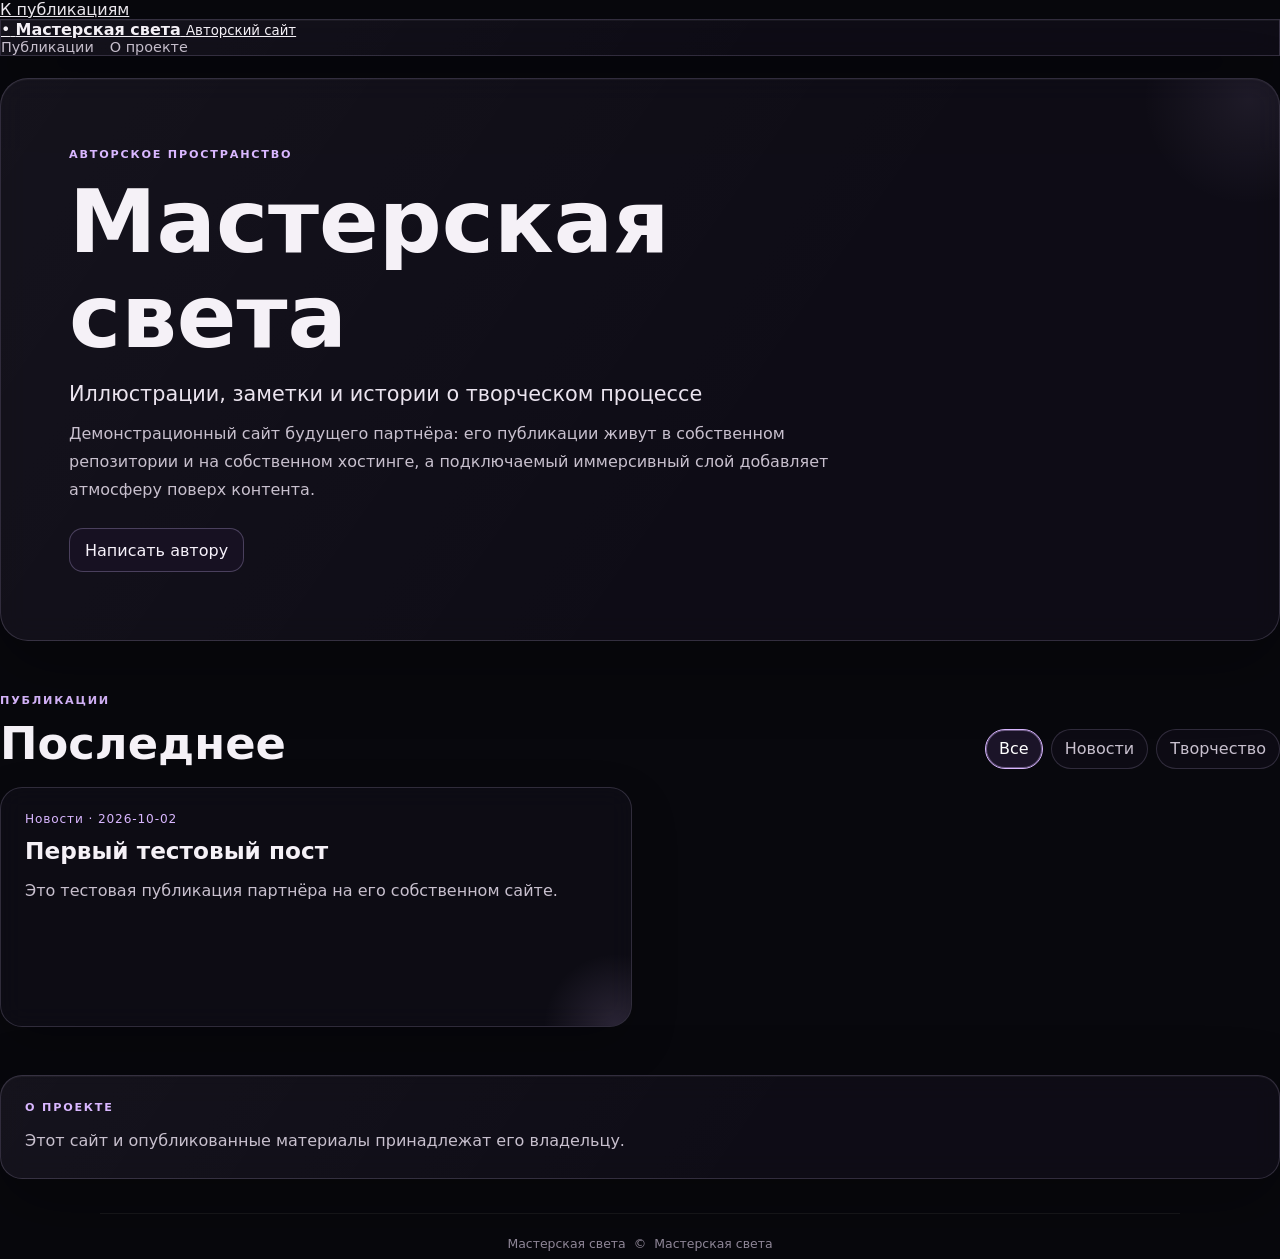
==== index.html @ e3f59eb0 "Make the partner shell brand-neutral and Syolana-ready" ====
<!doctype html>
<html lang="ru">
<head>
  <meta charset="utf-8" />
  <meta name="viewport" content="width=device-width,initial-scale=1,viewport-fit=cover" />
  <meta name="color-scheme" content="dark" />
  <meta name="theme-color" content="#030309" />
  <meta name="description" content="Авторский сайт" />
  <title>Имя проекта</title>
  <link rel="stylesheet" href="./styles.css" />
</head>
<body>
  <a class="skip-link" href="#feed">К публикациям</a>

  <header class="site-header glass">
    <a class="brand" href="#top" aria-label="На главную">
      <span id="brand-mark" class="brand-mark" aria-hidden="true">•</span>
      <span class="brand-copy">
        <strong id="brand-name">Имя проекта</strong>
        <small id="brand-tagline">Авторский сайт</small>
      </span>
    </a>
    <nav class="site-nav" aria-label="Основная навигация">
      <a href="#feed">Публикации</a>
      <a href="#about">О проекте</a>
    </nav>
  </header>

  <main id="top">
    <section class="hero glass">
      <p class="eyebrow">АВТОРСКОЕ ПРОСТРАНСТВО</p>
      <h1 id="partner-name" class="partner-title">Загрузка…</h1>
      <p id="partner-tagline" class="tagline"></p>
      <p id="partner-description" class="description"></p>
      <div id="partner-links" class="actions"></div>
    </section>

    <section id="feed" class="section">
      <div class="section-heading">
        <div>
          <p class="eyebrow">ПУБЛИКАЦИИ</p>
          <h2>Последнее</h2>
        </div>
        <div id="category-filter" class="filters" aria-label="Фильтр публикаций"></div>
      </div>
      <div id="feed-list" class="feed-grid"></div>
    </section>

    <section id="about" class="glass about">
      <p class="eyebrow">О ПРОЕКТЕ</p>
      <p id="about-owner">
        Этот сайт и опубликованные материалы принадлежат его владельцу.
      </p>
    </section>
  </main>

  <footer>
    <span id="footer-owner">Владелец сайта</span>
    <span>©</span>
    <span id="footer-note">Все права защищены.</span>
  </footer>

  <script type="module" src="./app.js"></script>
</body>
</html>
---- styles.css ----
:root{
  --bg:#08080d;
  --surface:18,16,27;
  --text:#f5f1f7;
  --muted:#c8c0ce;
  --accent:#d9b7ff;
  --line:#decfff2b;
  --max:1080px;
  color-scheme:dark;
  font-family:Inter,system-ui,-apple-system,BlinkMacSystemFont,"Segoe UI",sans-serif;
}
*{box-sizing:border-box}
html{scroll-behavior:smooth;background:var(--bg)}
body{
  margin:0;
  min-width:300px;
  min-height:100vh;
  color:var(--text);
  background:var(--bg);
  -webkit-font-smoothing:antialiased;
}
a{color:inherit}
button,input,select,textarea{font:inherit}
button{color:inherit}
.base-background{
  position:fixed;
  inset:0;
  z-index:-10;
  pointer-events:none;
  background:
    radial-gradient(circle at 18% 0%,#65527f2e,transparent 34%),
    radial-gradient(circle at 83% 18%,#37556f20,transparent 30%),
    linear-gradient(180deg,#0b0b12,#07070b 58%,#050508);
}
.partner-site-shell{position:relative;z-index:1}
.partner-site-header,
.partner-content,
footer{width:min(var(--max),calc(100% - 32px));margin-inline:auto}
.partner-site-header{
  margin-top:18px;
  padding:12px 14px;
  display:flex;
  justify-content:space-between;
  align-items:center;
  gap:18px;
  border-radius:18px;
}
.glass{
  border:1px solid var(--line);
  background:
    linear-gradient(125deg,#ffffff07,transparent 62%),
    rgba(var(--surface),.67);
  backdrop-filter:blur(14px);
  -webkit-backdrop-filter:blur(14px);
  box-shadow:0 24px 70px #0005,inset 0 1px 0 #ffffff0b;
}
.partner-brand{
  display:flex;
  align-items:center;
  gap:9px;
  color:#f7f3fb;
  text-decoration:none;
  font-weight:700;
}
.partner-brand-mark{
  width:38px;
  height:38px;
  border-radius:13px;
  display:grid;
  place-items:center;
  border:1px solid #d6c2ff55;
  background:#15101f;
  color:var(--accent);
  font-size:.8rem;
}
nav{display:flex;gap:16px;flex-wrap:wrap}
nav a{
  color:var(--muted);
  text-decoration:none;
  font-size:.9rem;
}
.partner-content{padding-bottom:30px}
main{margin-top:22px}
.hero{
  padding:clamp(30px,6vw,68px);
  border-radius:28px;
  overflow:hidden;
  position:relative;
}
.hero::after{
  content:"";
  position:absolute;
  width:220px;
  height:220px;
  right:-80px;
  top:-90px;
  border-radius:50%;
  background:radial-gradient(circle,#d8bfff14,transparent 68%);
  pointer-events:none;
}
.eyebrow{
  margin:0 0 12px;
  color:var(--accent);
  font-size:.7rem;
  line-height:1.35;
  letter-spacing:.16em;
  font-weight:700;
}
h1,h2,h3{margin:0;font-weight:600;line-height:1.08}
h1{
  max-width:820px;
  font-size:clamp(2.4rem,8vw,5.5rem);
  text-wrap:balance;
}
h2{font-size:clamp(1.8rem,4vw,2.8rem)}
h3{font-size:1.45rem}
.tagline{
  margin:18px 0 0;
  font-size:clamp(1.05rem,2vw,1.3rem);
  color:#ebe4ef;
}
.description{
  max-width:760px;
  margin:14px 0 0;
  color:var(--muted);
  line-height:1.75;
  text-wrap:pretty;
}
.actions{
  display:flex;
  gap:10px;
  flex-wrap:wrap;
  margin-top:24px;
}
.partner-action,
.post-actions a{
  display:inline-flex;
  align-items:center;
  justify-content:center;
  min-height:44px;
  padding:10px 15px;
  border:1px solid #d7c4ff44;
  border-radius:14px;
  background:#171122;
  color:#f7f2fb;
  text-decoration:none;
}
.section{margin-top:52px}
.section-heading{
  display:flex;
  justify-content:space-between;
  align-items:end;
  gap:18px;
  flex-wrap:wrap;
  margin-bottom:18px;
}
.filters{display:flex;gap:8px;flex-wrap:wrap}
.filter{
  min-height:40px;
  padding:8px 13px;
  border:1px solid var(--line);
  border-radius:999px;
  background:#100d18b8;
  color:var(--muted);
  cursor:pointer;
}
.filter[aria-pressed="true"]{
  border-color:var(--accent);
  color:#fff;
  background:#1b1428;
  box-shadow:inset 0 0 0 1px color-mix(in srgb,var(--accent) 42%,transparent);
}
.feed-grid{
  display:grid;
  grid-template-columns:repeat(2,minmax(0,1fr));
  gap:16px;
}
.post{
  position:relative;
  overflow:hidden;
  min-height:240px;
  padding:24px;
  border:1px solid var(--line);
  border-radius:22px;
  background:rgba(var(--surface),.58);
  backdrop-filter:blur(12px);
  -webkit-backdrop-filter:blur(12px);
  box-shadow:0 18px 48px #0003;
}
.post::after{
  content:"";
  position:absolute;
  width:150px;
  height:150px;
  right:-60px;
  bottom:-75px;
  border-radius:50%;
  background:radial-gradient(circle,color-mix(in srgb,var(--accent) 14%,transparent),transparent 68%);
  pointer-events:none;
}
.post .meta{
  margin-bottom:12px;
  color:var(--accent);
  font-size:.76rem;
  letter-spacing:.07em;
}
.post p{
  margin:14px 0 0;
  color:var(--muted);
  line-height:1.72;
  white-space:pre-line;
}
.post-actions{display:flex;gap:8px;flex-wrap:wrap;margin-top:18px}
.about{
  margin-top:48px;
  padding:24px;
  border-radius:22px;
  color:var(--muted);
}
.about h2{margin-bottom:12px;color:var(--text)}
.about p:last-child{margin:0;line-height:1.7}
.empty{color:var(--muted)}
footer{
  display:flex;
  gap:8px;
  justify-content:center;
  flex-wrap:wrap;
  margin-top:34px;
  padding:22px 0 8px;
  border-top:1px solid #ffffff10;
  color:#948b9d;
  font-size:.78rem;
}


@media(max-width:680px){
  .partner-site-header{align-items:flex-start}
  nav{justify-content:flex-end;gap:11px}
  .feed-grid{grid-template-columns:1fr}
  .hero{border-radius:22px;padding:30px 22px 32px}
  .section-heading{align-items:flex-start}
  .post{min-height:0}
}
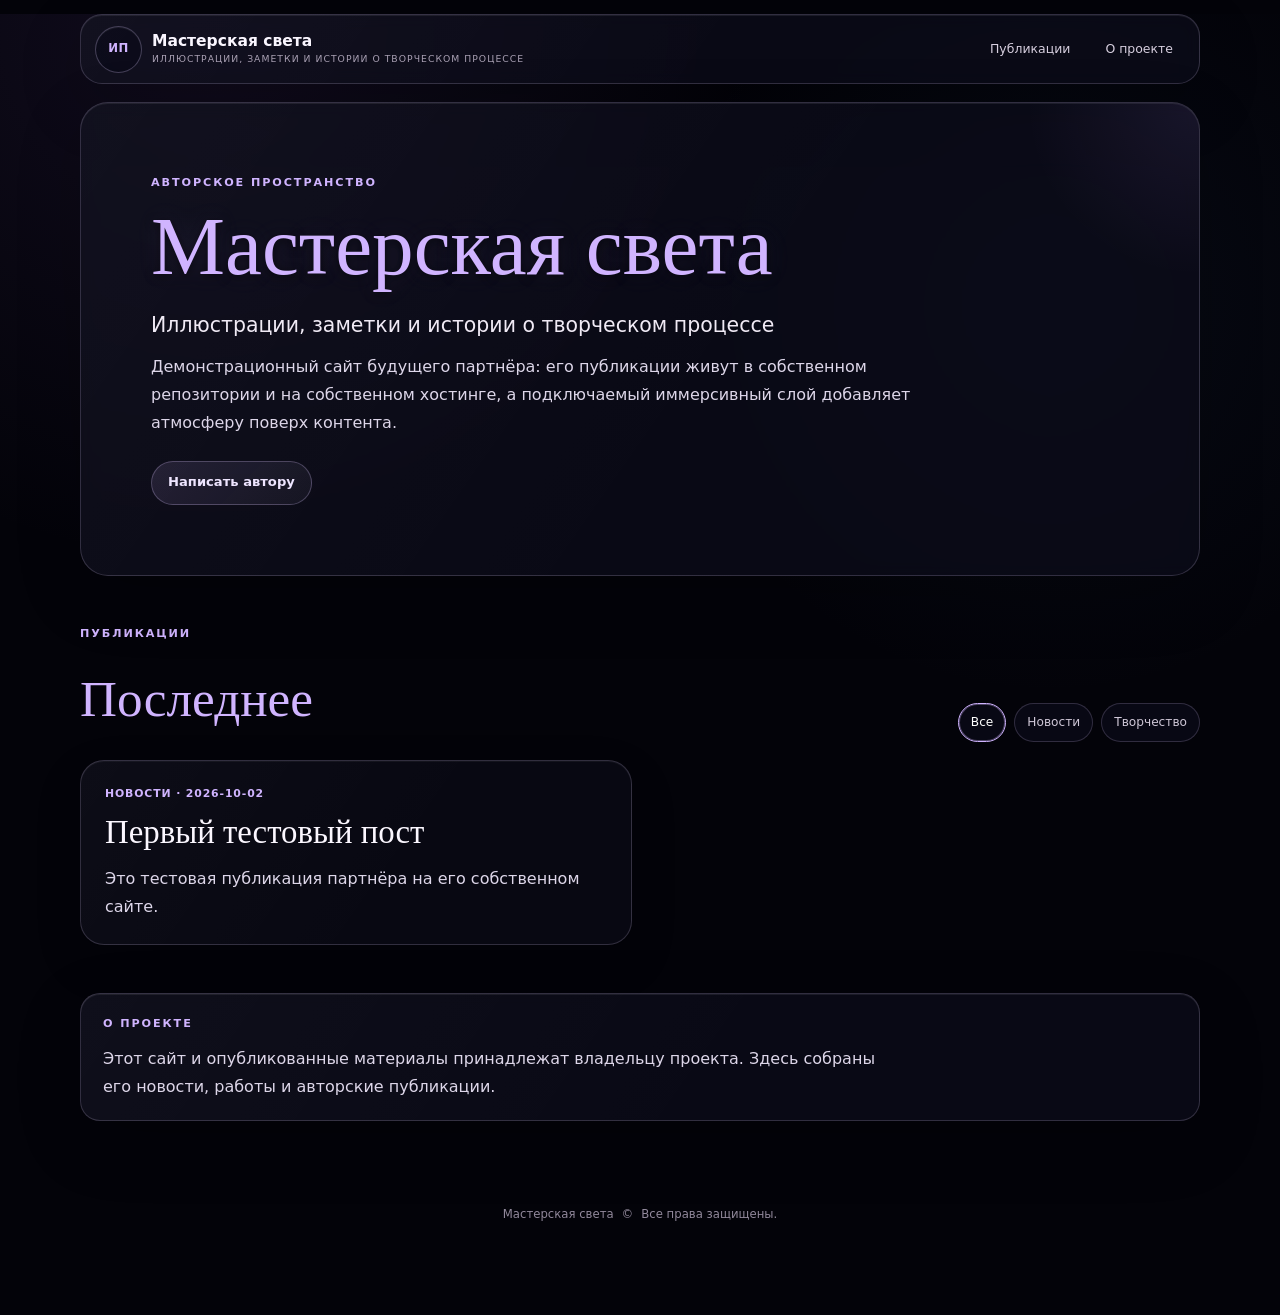
==== commit 0aa98be1: "Load the optional partner platform layer" ====
--- a/index.html
+++ b/index.html
@@ -61,5 +61,6 @@
   </footer>
 
   <script type="module" src="./app.js"></script>
+  <script type="module" src="./platform-loader.js"></script>
 </body>
 </html>
--- a/styles.css
+++ b/styles.css
@@ -1,243 +1,411 @@
 :root{
-  --bg:#08080d;
-  --surface:18,16,27;
-  --text:#f5f1f7;
-  --muted:#c8c0ce;
-  --accent:#d9b7ff;
-  --line:#decfff2b;
-  --max:1080px;
+  --bg:#030309;
+  --surface:12,12,25;
+  --text:#f8f6ff;
+  --muted:#ddd6e9;
+  --accent:#d0b4ff;
+  --line:#e0d3ff2f;
+  --max:1120px;
+  --ease:cubic-bezier(.22,1,.36,1);
+  --body:system-ui,-apple-system,"Segoe UI",sans-serif;
+  --heading:Georgia,"Times New Roman",serif;
   color-scheme:dark;
-  font-family:Inter,system-ui,-apple-system,BlinkMacSystemFont,"Segoe UI",sans-serif;
-}
+}
+
 *{box-sizing:border-box}
-html{scroll-behavior:smooth;background:var(--bg)}
+
+html{
+  scroll-behavior:smooth;
+  background:var(--bg);
+}
+
 body{
   margin:0;
   min-width:300px;
   min-height:100vh;
   color:var(--text);
-  background:var(--bg);
+  background:
+    radial-gradient(circle at 16% 0%,#6e4aa522,transparent 34%),
+    radial-gradient(circle at 82% 24%,#36598b18,transparent 28%),
+    var(--bg);
+  font-family:var(--body);
+  font-size:16px;
+  line-height:1.7;
   -webkit-font-smoothing:antialiased;
 }
-a{color:inherit}
+
+a{color:inherit;text-decoration:none}
 button,input,select,textarea{font:inherit}
-button{color:inherit}
-.base-background{
+button{cursor:pointer}
+
+a:focus-visible,
+button:focus-visible{
+  outline:2px solid var(--accent);
+  outline-offset:4px;
+}
+
+.skip-link{
   position:fixed;
-  inset:0;
-  z-index:-10;
-  pointer-events:none;
-  background:
-    radial-gradient(circle at 18% 0%,#65527f2e,transparent 34%),
-    radial-gradient(circle at 83% 18%,#37556f20,transparent 30%),
-    linear-gradient(180deg,#0b0b12,#07070b 58%,#050508);
-}
-.partner-site-shell{position:relative;z-index:1}
-.partner-site-header,
-.partner-content,
-footer{width:min(var(--max),calc(100% - 32px));margin-inline:auto}
-.partner-site-header{
-  margin-top:18px;
-  padding:12px 14px;
-  display:flex;
-  justify-content:space-between;
-  align-items:center;
-  gap:18px;
-  border-radius:18px;
-}
+  left:18px;
+  top:-80px;
+  z-index:1000;
+  padding:10px 14px;
+  border-radius:12px;
+  background:#171122;
+}
+.skip-link:focus{top:14px}
+
 .glass{
   border:1px solid var(--line);
   background:
-    linear-gradient(125deg,#ffffff07,transparent 62%),
-    rgba(var(--surface),.67);
-  backdrop-filter:blur(14px);
-  -webkit-backdrop-filter:blur(14px);
-  box-shadow:0 24px 70px #0005,inset 0 1px 0 #ffffff0b;
-}
-.partner-brand{
+    linear-gradient(125deg,#ffffff06,transparent 60%),
+    rgba(var(--surface),.76);
+  backdrop-filter:blur(8px) saturate(120%);
+  -webkit-backdrop-filter:blur(8px) saturate(120%);
+  box-shadow:0 20px 65px #00000030,inset 0 1px 0 #ffffff13;
+}
+
+.site-header,
+main,
+footer{
+  position:relative;
+  z-index:2;
+}
+
+.site-header{
+  width:min(var(--max),calc(100% - 28px));
+  min-height:70px;
+  margin:14px auto 0;
+  padding:10px 12px 10px 14px;
   display:flex;
   align-items:center;
-  gap:9px;
-  color:#f7f3fb;
-  text-decoration:none;
-  font-weight:700;
-}
-.partner-brand-mark{
-  width:38px;
-  height:38px;
-  border-radius:13px;
+  gap:18px;
+  border-radius:22px;
+}
+
+.brand{
+  display:flex;
+  align-items:center;
+  gap:10px;
+  min-width:0;
+}
+
+.brand-mark{
+  width:47px;
+  height:47px;
+  flex:0 0 47px;
   display:grid;
   place-items:center;
-  border:1px solid #d6c2ff55;
-  background:#15101f;
+  border:1px solid #ddcaff45;
+  border-radius:50%;
+  background:rgba(var(--surface),.72);
   color:var(--accent);
-  font-size:.8rem;
-}
-nav{display:flex;gap:16px;flex-wrap:wrap}
-nav a{
-  color:var(--muted);
-  text-decoration:none;
-  font-size:.9rem;
-}
-.partner-content{padding-bottom:30px}
-main{margin-top:22px}
+  font-size:.73rem;
+  font-weight:700;
+  letter-spacing:.04em;
+  box-shadow:inset 0 1px 0 #ffffff10;
+}
+
+.brand-copy{
+  min-width:0;
+  display:grid;
+  line-height:1.12;
+}
+
+.brand-copy strong{
+  overflow:hidden;
+  color:#faf6ff;
+  font-size:.97rem;
+  font-weight:650;
+  white-space:nowrap;
+  text-overflow:ellipsis;
+}
+
+.brand-copy small{
+  margin-top:4px;
+  overflow:hidden;
+  color:#aaa1b4;
+  font-size:.58rem;
+  letter-spacing:.11em;
+  text-transform:uppercase;
+  white-space:nowrap;
+  text-overflow:ellipsis;
+}
+
+.site-nav{
+  display:flex;
+  align-items:center;
+  gap:7px;
+  margin-left:auto;
+}
+
+.site-nav a{
+  min-height:42px;
+  display:inline-flex;
+  align-items:center;
+  padding:8px 13px;
+  border:1px solid transparent;
+  border-radius:999px;
+  color:#d7cfdf;
+  font-size:.78rem;
+  transition:background .25s,border-color .25s,color .25s;
+}
+
+.site-nav a:hover{
+  border-color:#d9c8ff2d;
+  background:#ffffff06;
+  color:#fff;
+}
+
+main{
+  width:min(var(--max),calc(100% - 28px));
+  margin:18px auto 84px;
+}
+
 .hero{
-  padding:clamp(30px,6vw,68px);
+  padding:clamp(30px,6vw,70px);
   border-radius:28px;
+  text-align:left;
   overflow:hidden;
   position:relative;
 }
+
 .hero::after{
   content:"";
   position:absolute;
-  width:220px;
-  height:220px;
-  right:-80px;
-  top:-90px;
+  width:360px;
+  height:360px;
+  right:-180px;
+  top:-180px;
   border-radius:50%;
-  background:radial-gradient(circle,#d8bfff14,transparent 68%);
+  background:radial-gradient(circle,#b68aff16,transparent 68%);
   pointer-events:none;
 }
+
 .eyebrow{
   margin:0 0 12px;
   color:var(--accent);
   font-size:.7rem;
-  line-height:1.35;
-  letter-spacing:.16em;
-  font-weight:700;
-}
-h1,h2,h3{margin:0;font-weight:600;line-height:1.08}
-h1{
+  font-weight:650;
+  letter-spacing:.17em;
+}
+
+.partner-title{
   max-width:820px;
-  font-size:clamp(2.4rem,8vw,5.5rem);
+  margin:0;
+  color:var(--accent);
+  font-family:var(--heading);
+  font-size:clamp(2.8rem,7vw,5.2rem);
+  font-weight:400;
+  line-height:1.03;
   text-wrap:balance;
-}
-h2{font-size:clamp(1.8rem,4vw,2.8rem)}
-h3{font-size:1.45rem}
+  text-shadow:0 2px 9px #0008,0 0 26px #c0a2ff1c;
+}
+
 .tagline{
   margin:18px 0 0;
-  font-size:clamp(1.05rem,2vw,1.3rem);
-  color:#ebe4ef;
-}
+  max-width:760px;
+  color:#f0eaf5;
+  font-size:clamp(1.02rem,2vw,1.28rem);
+}
+
 .description{
   max-width:760px;
-  margin:14px 0 0;
+  margin:10px 0 0;
   color:var(--muted);
   line-height:1.75;
-  text-wrap:pretty;
-}
+}
+
 .actions{
   display:flex;
+  flex-wrap:wrap;
   gap:10px;
-  flex-wrap:wrap;
   margin-top:24px;
 }
-.partner-action,
+
+.action,
 .post-actions a{
+  min-height:44px;
   display:inline-flex;
   align-items:center;
   justify-content:center;
-  min-height:44px;
-  padding:10px 15px;
-  border:1px solid #d7c4ff44;
-  border-radius:14px;
-  background:#171122;
-  color:#f7f2fb;
-  text-decoration:none;
-}
-.section{margin-top:52px}
+  padding:9px 16px;
+  border:1px solid #decaff42;
+  border-radius:999px;
+  background:linear-gradient(135deg,#be9df71c,#acbef309),#ffffff04;
+  color:#eee5ff;
+  font-size:.82rem;
+  font-weight:600;
+}
+
+.action.primary{
+  border-color:var(--accent);
+  background:linear-gradient(120deg,#a983d43d,#6c82b72e),#201a30;
+}
+
+.section{
+  margin-top:48px;
+}
+
 .section-heading{
+  margin-bottom:18px;
   display:flex;
   justify-content:space-between;
   align-items:end;
   gap:18px;
   flex-wrap:wrap;
-  margin-bottom:18px;
-}
-.filters{display:flex;gap:8px;flex-wrap:wrap}
+}
+
+.section-heading h2{
+  margin:0;
+  color:var(--accent);
+  font-family:var(--heading);
+  font-size:clamp(2rem,4vw,3.2rem);
+  font-weight:400;
+}
+
+.filters{
+  display:flex;
+  gap:8px;
+  flex-wrap:wrap;
+}
+
 .filter{
-  min-height:40px;
-  padding:8px 13px;
-  border:1px solid var(--line);
+  min-height:38px;
+  padding:8px 12px;
+  border:1px solid #decaff2f;
   border-radius:999px;
-  background:#100d18b8;
-  color:var(--muted);
-  cursor:pointer;
-}
+  background:rgba(var(--surface),.74);
+  color:#cfc7d7;
+  font-size:.76rem;
+}
+
 .filter[aria-pressed="true"]{
   border-color:var(--accent);
   color:#fff;
-  background:#1b1428;
-  box-shadow:inset 0 0 0 1px color-mix(in srgb,var(--accent) 42%,transparent);
-}
+  box-shadow:inset 0 0 0 1px color-mix(in srgb,var(--accent) 35%,transparent);
+}
+
 .feed-grid{
   display:grid;
   grid-template-columns:repeat(2,minmax(0,1fr));
   gap:16px;
 }
+
 .post{
-  position:relative;
-  overflow:hidden;
-  min-height:240px;
+  min-width:0;
   padding:24px;
   border:1px solid var(--line);
-  border-radius:22px;
-  background:rgba(var(--surface),.58);
-  backdrop-filter:blur(12px);
-  -webkit-backdrop-filter:blur(12px);
-  box-shadow:0 18px 48px #0003;
-}
-.post::after{
-  content:"";
-  position:absolute;
-  width:150px;
-  height:150px;
-  right:-60px;
-  bottom:-75px;
-  border-radius:50%;
-  background:radial-gradient(circle,color-mix(in srgb,var(--accent) 14%,transparent),transparent 68%);
-  pointer-events:none;
-}
+  border-radius:24px;
+  background:
+    linear-gradient(125deg,#ffffff05,transparent 62%),
+    rgba(var(--surface),.68);
+  backdrop-filter:blur(8px);
+  -webkit-backdrop-filter:blur(8px);
+  box-shadow:0 18px 48px #00000024,inset 0 1px 0 #ffffff0b;
+}
+
 .post .meta{
-  margin-bottom:12px;
+  margin-bottom:10px;
   color:var(--accent);
-  font-size:.76rem;
-  letter-spacing:.07em;
-}
+  font-size:.68rem;
+  font-weight:650;
+  letter-spacing:.08em;
+  text-transform:uppercase;
+}
+
+.post h3{
+  margin:0;
+  color:#fbf7ff;
+  font-family:var(--heading);
+  font-size:clamp(1.5rem,3vw,2.05rem);
+  font-weight:400;
+  line-height:1.2;
+}
+
 .post p{
-  margin:14px 0 0;
+  margin:13px 0 0;
   color:var(--muted);
   line-height:1.72;
   white-space:pre-line;
 }
-.post-actions{display:flex;gap:8px;flex-wrap:wrap;margin-top:18px}
+
+.post-actions{
+  display:flex;
+  gap:9px;
+  flex-wrap:wrap;
+  margin-top:18px;
+}
+
 .about{
   margin-top:48px;
-  padding:24px;
-  border-radius:22px;
+  padding:20px 22px;
+  border-radius:20px;
   color:var(--muted);
 }
-.about h2{margin-bottom:12px;color:var(--text)}
-.about p:last-child{margin:0;line-height:1.7}
+
+.about p:last-child{
+  margin:0;
+  max-width:780px;
+}
+
 .empty{color:var(--muted)}
+
 footer{
-  display:flex;
+  width:min(var(--max),calc(100% - 28px));
+  margin:0 auto 90px;
+  display:flex;
+  justify-content:center;
   gap:8px;
-  justify-content:center;
   flex-wrap:wrap;
-  margin-top:34px;
-  padding:22px 0 8px;
-  border-top:1px solid #ffffff10;
-  color:#948b9d;
-  font-size:.78rem;
-}
-
-
-@media(max-width:680px){
-  .partner-site-header{align-items:flex-start}
-  nav{justify-content:flex-end;gap:11px}
-  .feed-grid{grid-template-columns:1fr}
-  .hero{border-radius:22px;padding:30px 22px 32px}
-  .section-heading{align-items:flex-start}
-  .post{min-height:0}
-}
+  color:#91889b;
+  font-size:.73rem;
+}
+
+@media(max-width:760px){
+  .site-header{
+    min-height:64px;
+    gap:10px;
+  }
+
+  .brand-mark{
+    width:42px;
+    height:42px;
+    flex-basis:42px;
+  }
+
+  .brand-copy small{display:none}
+
+  .site-nav{
+    display:none;
+  }
+
+  .hero{
+    padding:30px 22px;
+    border-radius:22px;
+  }
+
+  .partner-title{
+    font-size:clamp(2.55rem,11vw,4rem);
+  }
+
+  .feed-grid{
+    grid-template-columns:1fr;
+  }
+
+  .section-heading{
+    align-items:flex-start;
+  }
+
+  .filters{
+    width:100%;
+    overflow-x:auto;
+    flex-wrap:nowrap;
+    padding-bottom:4px;
+    scrollbar-width:none;
+  }
+
+  .filters::-webkit-scrollbar{display:none}
+
+  .filter{flex:0 0 auto}
+}
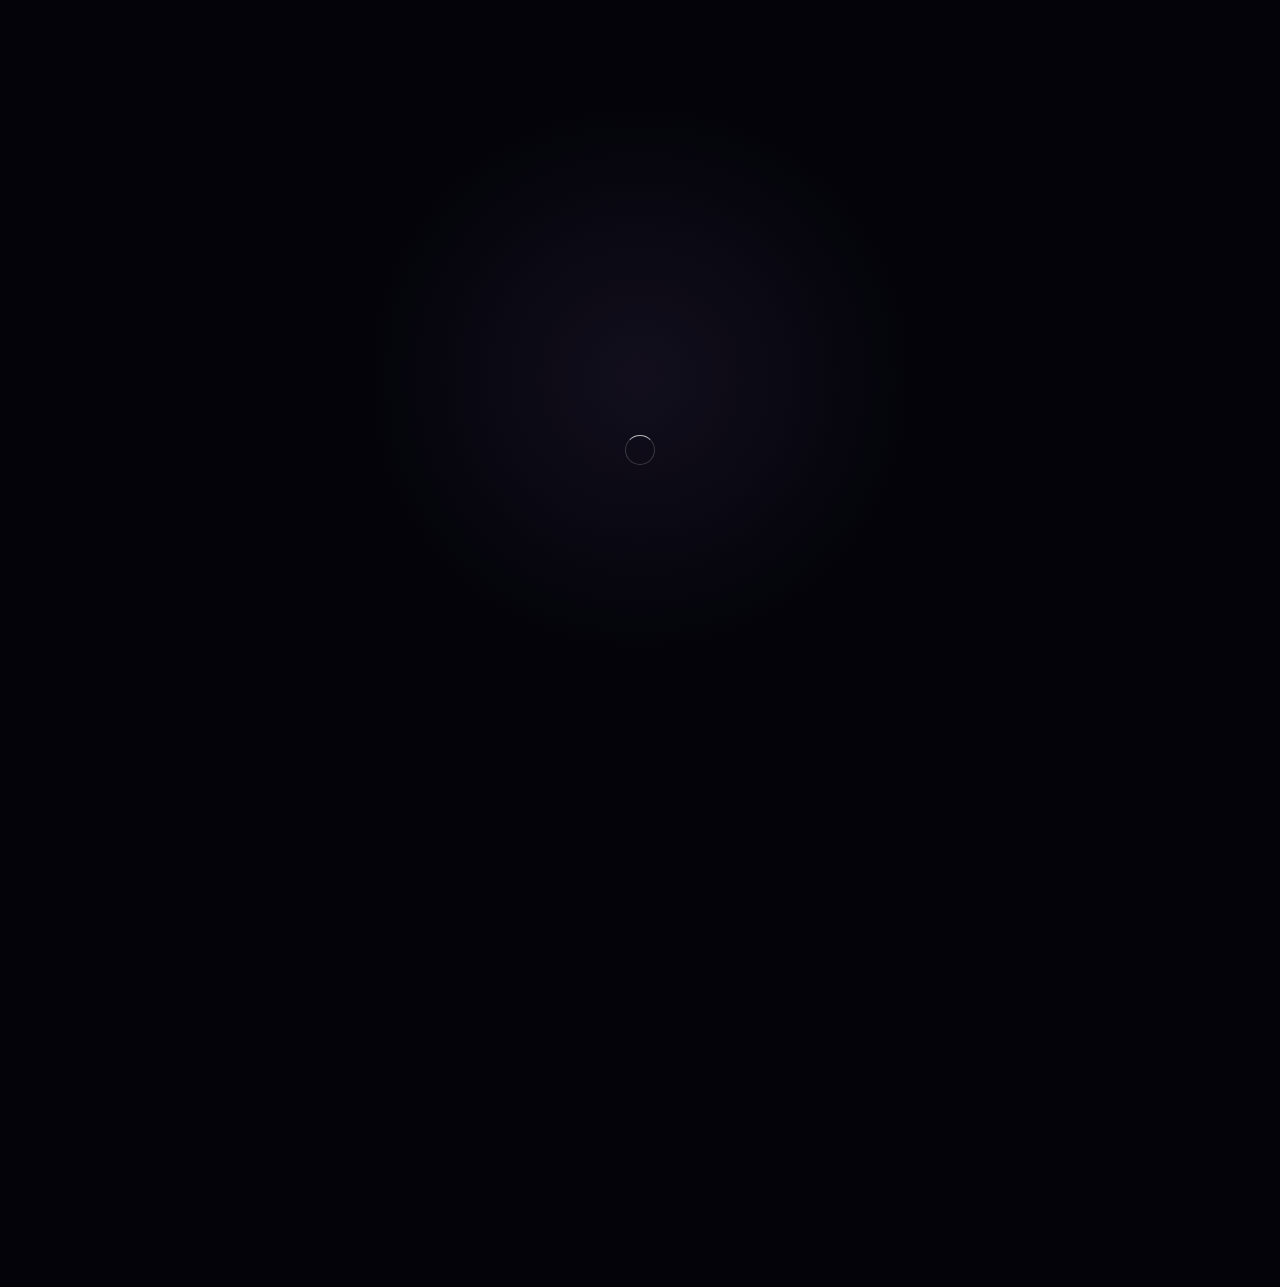
==== commit 8573e8e1: "Hide unfinished partner layout during boot" ====
--- a/index.html
+++ b/index.html
@@ -1,5 +1,5 @@
 <!doctype html>
-<html lang="ru">
+<html lang="ru" class="partner-booting">
 <head>
   <meta charset="utf-8" />
   <meta name="viewport" content="width=device-width,initial-scale=1,viewport-fit=cover" />
@@ -8,8 +8,51 @@
   <meta name="description" content="Авторский сайт" />
   <title>Имя проекта</title>
   <link rel="stylesheet" href="./styles.css" />
+  <style id="partner-boot-style">
+    html.partner-booting body { overflow: hidden; }
+    html.partner-booting body > :not(#partner-boot) {
+      visibility: hidden !important;
+    }
+    #partner-boot {
+      position: fixed;
+      inset: 0;
+      z-index: 2147483000;
+      display: grid;
+      place-items: center;
+      background:
+        radial-gradient(circle at 50% 42%, rgba(156, 120, 210, .10), transparent 34%),
+        #030309;
+      opacity: 1;
+      transition: opacity .28s ease;
+    }
+    #partner-boot::before {
+      content: "";
+      width: 28px;
+      height: 28px;
+      border: 1px solid rgba(255,255,255,.18);
+      border-top-color: rgba(255,255,255,.72);
+      border-radius: 50%;
+      animation: partnerBootSpin .8s linear infinite;
+    }
+    html:not(.partner-booting) #partner-boot {
+      pointer-events: none;
+      opacity: 0;
+    }
+    @keyframes partnerBootSpin { to { transform: rotate(360deg); } }
+    @media (prefers-reduced-motion: reduce) {
+      #partner-boot::before { animation: none; }
+    }
+  </style>
+  <noscript>
+    <style>
+      html.partner-booting body { overflow: auto; }
+      html.partner-booting body > :not(#partner-boot) { visibility: visible !important; }
+      #partner-boot { display: none !important; }
+    </style>
+  </noscript>
 </head>
 <body>
+  <div id="partner-boot" aria-hidden="true"></div>
   <a class="skip-link" href="#feed">К публикациям</a>
 
   <header class="site-header glass">
--- a/styles.css
+++ b/styles.css
@@ -409,3 +409,27 @@
 
   .filter{flex:0 0 auto}
 }
+
+
+/* Post media stays partner-owned and loads lazily. */
+.post-media {
+  margin: -4px -4px 18px;
+  overflow: hidden;
+  border: 1px solid var(--line);
+  border-radius: 18px;
+  background: rgba(var(--surface), .7);
+}
+
+.post-media img {
+  display: block;
+  width: 100%;
+  aspect-ratio: 16 / 9;
+  object-fit: cover;
+}
+
+.post-media figcaption {
+  padding: 9px 12px 10px;
+  color: var(--muted);
+  font-size: .72rem;
+  line-height: 1.5;
+}
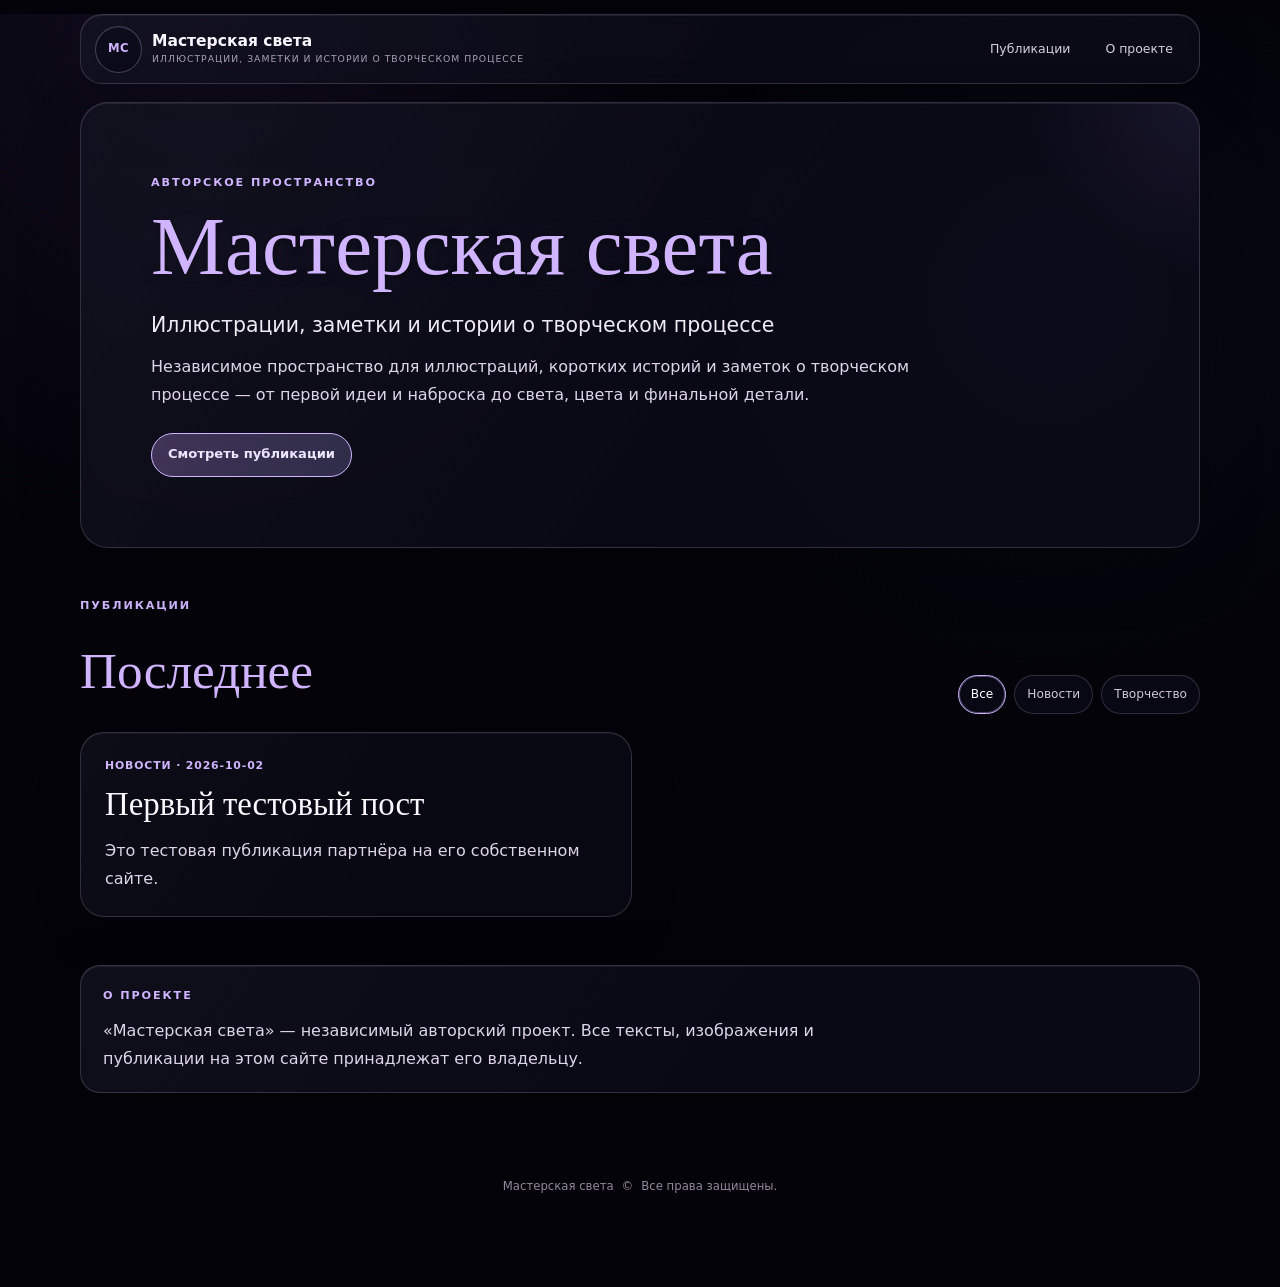
==== commit 54be258d: "Hide the standalone shell until Syolana is ready" ====
--- a/index.html
+++ b/index.html
@@ -7,6 +7,34 @@
   <meta name="theme-color" content="#030309" />
   <meta name="description" content="Авторский сайт" />
   <title>Имя проекта</title>
+  <style id="partner-boot-critical">
+    html.partner-booting body{margin:0;background:#030309;overflow:hidden}
+    html.partner-booting body>*:not(#partner-boot){visibility:hidden}
+    #partner-boot{position:fixed;inset:0;z-index:2147483647;display:grid;place-items:center;background:radial-gradient(circle at 50% 38%,#2a173a 0,transparent 38%),#030309;transition:opacity .28s ease}
+    #partner-boot[hidden]{display:none}
+    .partner-boot-dots{display:flex;gap:9px}
+    .partner-boot-dots i{width:7px;height:7px;border-radius:50%;background:#d5b7ff;opacity:.35;animation:partnerBoot 1.15s ease-in-out infinite}
+    .partner-boot-dots i:nth-child(2){animation-delay:.14s}.partner-boot-dots i:nth-child(3){animation-delay:.28s}
+    @keyframes partnerBoot{50%{opacity:1;transform:translateY(-4px)}}
+    @media(prefers-reduced-motion:reduce){.partner-boot-dots i{animation:none}}
+  </style>
+  <script>
+    document.documentElement.classList.add("partner-booting");
+    window.__partnerBootState={content:false,platform:false};
+    window.__partnerBootDone=function(part){
+      if(window.__partnerBootState) window.__partnerBootState[part]=true;
+      const s=window.__partnerBootState||{};
+      if(!s.content||!s.platform) return;
+      const boot=document.getElementById("partner-boot");
+      if(boot){boot.style.opacity="0";setTimeout(()=>boot.remove(),300)}
+      document.documentElement.classList.remove("partner-booting");
+    };
+    setTimeout(()=>{
+      window.__partnerBootState={content:true,platform:true};
+      window.__partnerBootDone("content");
+      window.__partnerBootDone("platform");
+    },4500);
+  </script>
   <link rel="stylesheet" href="./styles.css" />
   <style id="partner-boot-style">
     html.partner-booting body { overflow: hidden; }
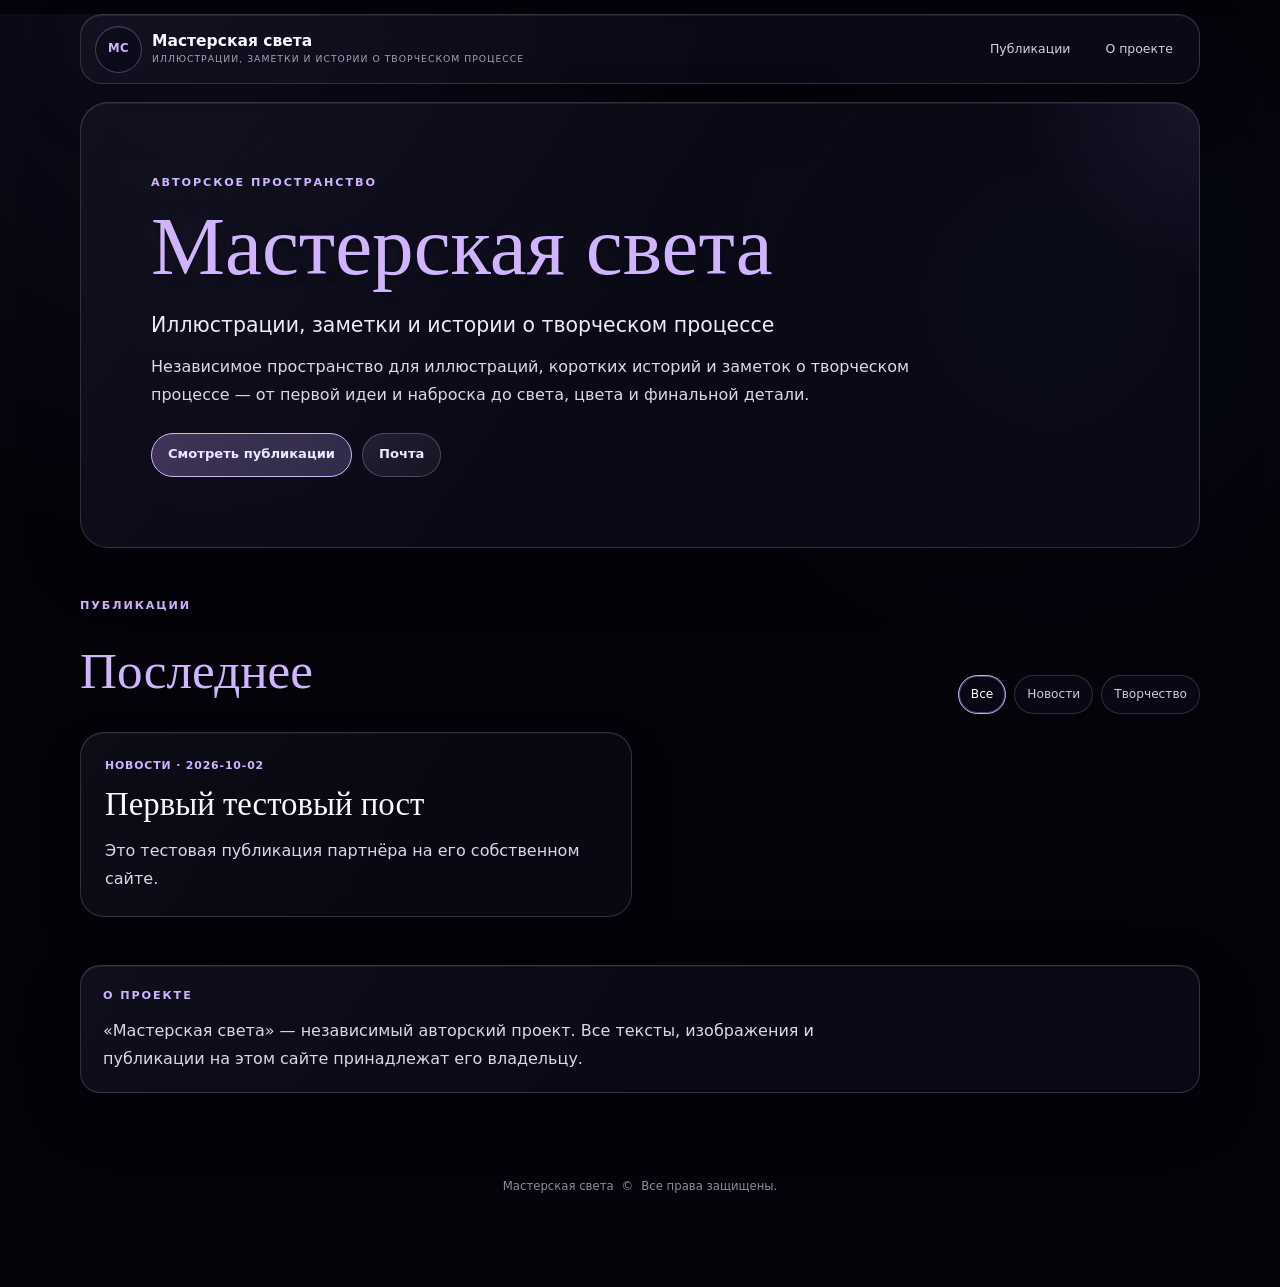
==== commit dff87bed: "Add partner contacts and simplify the boot screen" ====
--- a/index.html
+++ b/index.html
@@ -36,41 +36,7 @@
     },4500);
   </script>
   <link rel="stylesheet" href="./styles.css" />
-  <style id="partner-boot-style">
-    html.partner-booting body { overflow: hidden; }
-    html.partner-booting body > :not(#partner-boot) {
-      visibility: hidden !important;
-    }
-    #partner-boot {
-      position: fixed;
-      inset: 0;
-      z-index: 2147483000;
-      display: grid;
-      place-items: center;
-      background:
-        radial-gradient(circle at 50% 42%, rgba(156, 120, 210, .10), transparent 34%),
-        #030309;
-      opacity: 1;
-      transition: opacity .28s ease;
-    }
-    #partner-boot::before {
-      content: "";
-      width: 28px;
-      height: 28px;
-      border: 1px solid rgba(255,255,255,.18);
-      border-top-color: rgba(255,255,255,.72);
-      border-radius: 50%;
-      animation: partnerBootSpin .8s linear infinite;
-    }
-    html:not(.partner-booting) #partner-boot {
-      pointer-events: none;
-      opacity: 0;
-    }
-    @keyframes partnerBootSpin { to { transform: rotate(360deg); } }
-    @media (prefers-reduced-motion: reduce) {
-      #partner-boot::before { animation: none; }
-    }
-  </style>
+
   <noscript>
     <style>
       html.partner-booting body { overflow: auto; }
@@ -106,6 +72,14 @@
       <div id="partner-links" class="actions"></div>
     </section>
 
+    <section id="contact" class="contact-panel glass" hidden>
+      <div>
+        <p class="eyebrow">СВЯЗАТЬСЯ</p>
+        <h2>Контакты проекта</h2>
+      </div>
+      <div id="partner-contacts" class="contact-actions" aria-label="Контакты партнёра"></div>
+    </section>
+
     <section id="feed" class="section">
       <div class="section-heading">
         <div>
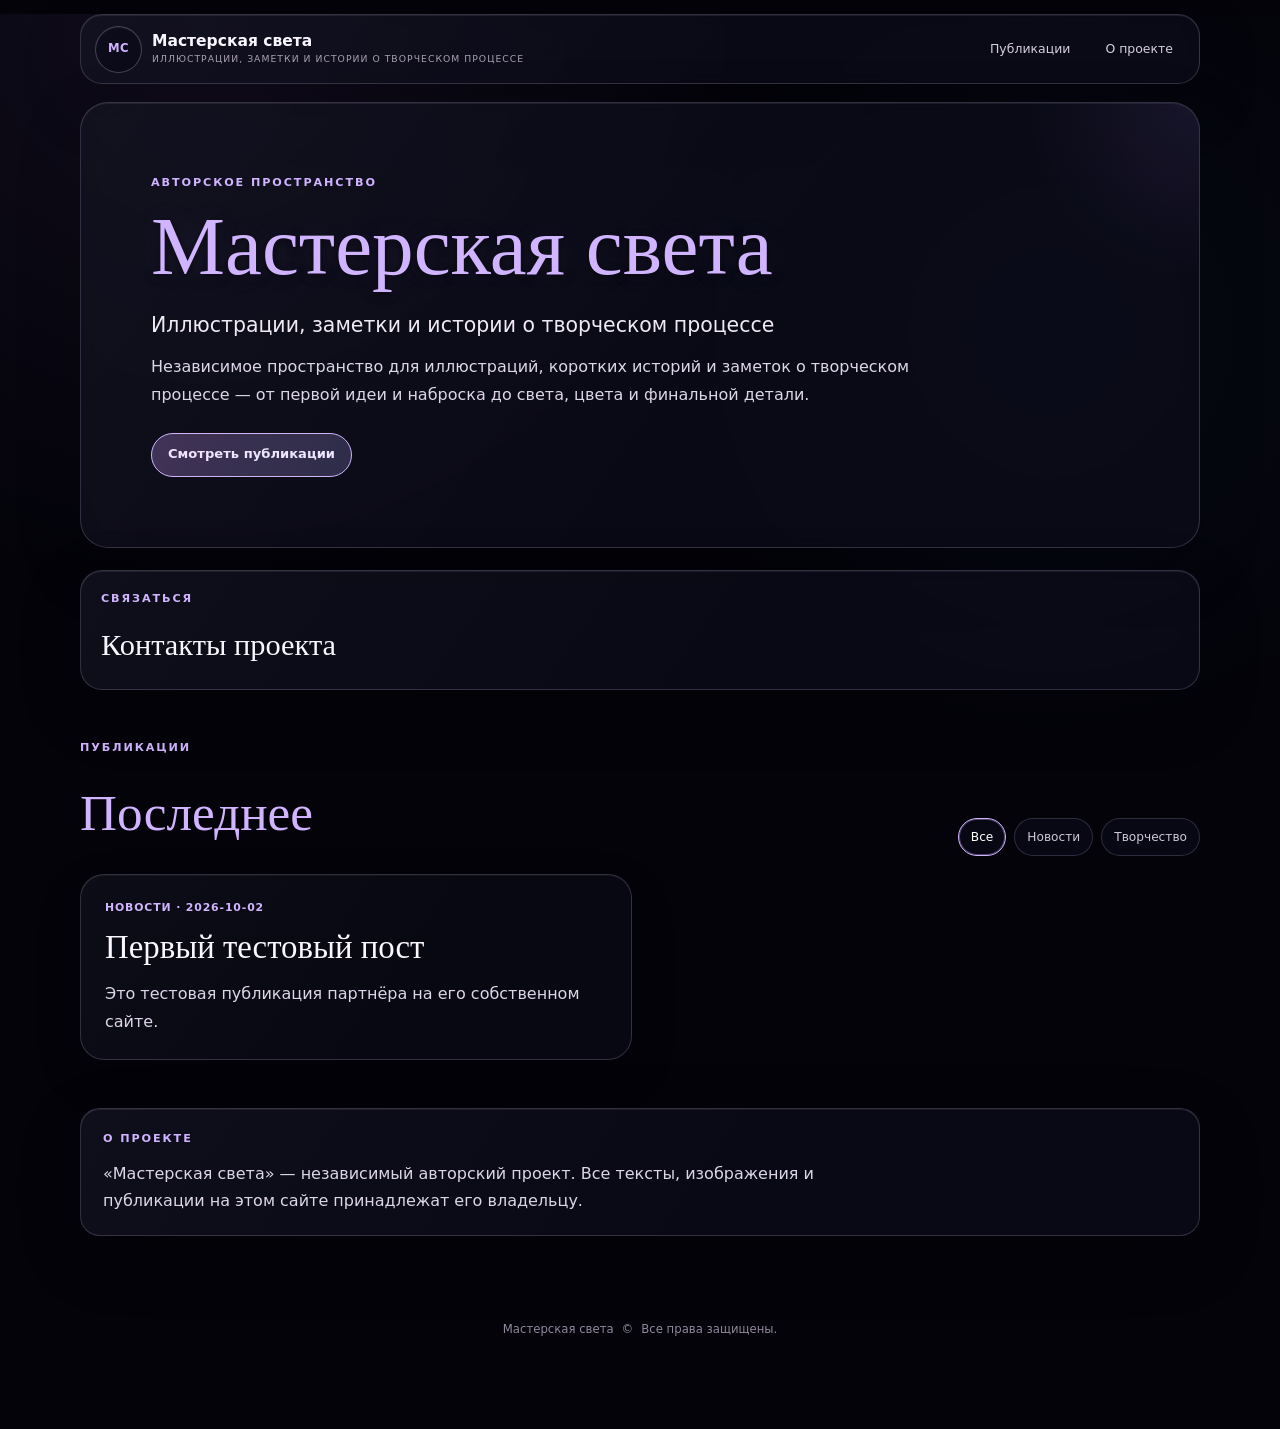
==== commit 82b538bc: "Keep partner boot screen polished until all layers are ready" ====
--- a/index.html
+++ b/index.html
@@ -46,7 +46,9 @@
   </noscript>
 </head>
 <body>
-  <div id="partner-boot" aria-hidden="true"></div>
+  <div id="partner-boot" aria-hidden="true">
+    <div class="partner-boot-dots"><i></i><i></i><i></i></div>
+  </div>
   <a class="skip-link" href="#feed">К публикациям</a>
 
   <header class="site-header glass">
--- a/styles.css
+++ b/styles.css
@@ -433,3 +433,64 @@
   font-size: .72rem;
   line-height: 1.5;
 }
+
+
+/* Standard public contacts for every partner. */
+.contact-panel{
+  margin-top:22px;
+  padding:18px 20px;
+  border-radius:22px;
+  display:flex;
+  align-items:center;
+  justify-content:space-between;
+  gap:18px;
+  flex-wrap:wrap;
+}
+.contact-panel h2{
+  margin:0;
+  color:var(--text);
+  font-family:var(--heading);
+  font-size:clamp(1.35rem,3vw,1.9rem);
+  font-weight:400;
+}
+.contact-actions{
+  display:flex;
+  flex-wrap:wrap;
+  gap:10px;
+}
+.contact-action{
+  min-height:48px;
+  display:inline-flex;
+  align-items:center;
+  gap:10px;
+  padding:9px 15px 9px 10px;
+  border:1px solid var(--line);
+  border-radius:999px;
+  background:linear-gradient(135deg,#ffffff08,transparent),rgba(var(--surface),.72);
+  color:var(--text);
+  font-size:.82rem;
+  font-weight:650;
+  box-shadow:inset 0 1px 0 #ffffff10;
+  transition:transform .2s var(--ease),border-color .2s,background .2s;
+}
+.contact-action:hover,
+.contact-action:focus-visible{
+  transform:translateY(-1px);
+  border-color:color-mix(in srgb,var(--accent) 65%,transparent);
+  background:linear-gradient(135deg,#ffffff0c,transparent),rgba(var(--surface),.86);
+}
+.contact-icon{
+  width:30px;height:30px;display:grid;place-items:center;
+  border-radius:50%;background:#ffffff08;color:var(--accent);
+}
+.contact-icon svg{
+  width:17px;height:17px;fill:none;stroke:currentColor;stroke-width:1.7;
+  stroke-linecap:round;stroke-linejoin:round;
+}
+.contact-vk .contact-icon svg,
+.contact-avito .contact-icon svg{fill:currentColor;stroke:none}
+@media(max-width:600px){
+  .contact-panel{align-items:flex-start;padding:16px}
+  .contact-actions{width:100%}
+  .contact-action{flex:1 1 140px;justify-content:flex-start}
+}
